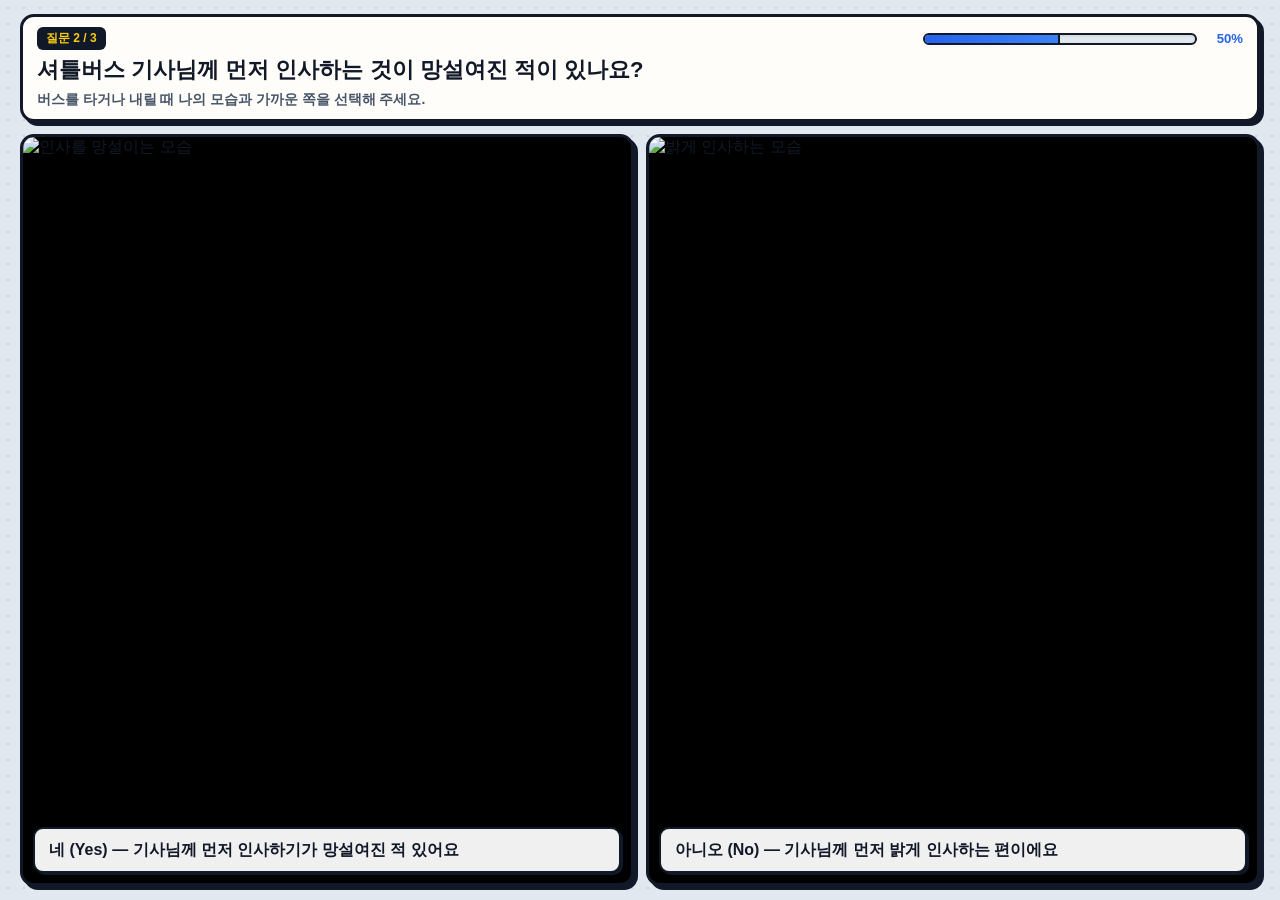
==== q2.html @ 6892fce5 "first commit" ====
<!doctype html>
<html lang="ko">
  <head>
    <meta charset="UTF-8" />
    <meta name="viewport" content="width=device-width, initial-scale=1.0" />
    <title>질문 2 - 용기가 곧 배려다!</title>
    <link rel="stylesheet" href="common.css" />
  </head>
  <body>
    <div class="toon-page">
      <header class="narration-bar">
        <div class="header-top">
          <span class="step-tag" id="stepTag">질문 2 / 3</span>
          <div class="gauge-wrap">
            <div class="gauge-track">
              <div class="gauge-fill" id="gaugeFill" style="width: 50%"></div>
            </div>
            <span class="gauge-text" id="gaugeText">50%</span>
          </div>
          <button
            class="rewind-btn"
            id="backBtn"
            style="display: none"
            onclick="backToYn()"
          >
            ◀ 이전
          </button>
        </div>
        <h1 class="speech-question" id="qText">
          셔틀버스 기사님께 먼저 인사하는 것이 망설여진 적이 있나요?
        </h1>
        <p class="speech-guide" id="qGuide">
          버스를 타거나 내릴 때 나의 모습과 가까운 쪽을 선택해 주세요.
        </p>
      </header>

      <main class="cut-stage">
        <div class="scene-anim" id="sceneYn">
          <div class="cut-grid cuts-2">
            <div class="toon-cut" onclick="pickYn(this, 'Yes')">
              <img
                src="https://images.unsplash.com/photo-1544620347-c4fd4a3d5957?auto=format&fit=crop&w=900&q=80"
                alt="인사를 망설이는 모습"
              />
              <div class="sfx-stamp">망설임 💭</div>
              <div class="cut-dialogue">
                네 (Yes) — 기사님께 먼저 인사하기가 망설여진 적 있어요
              </div>
            </div>

            <div class="toon-cut" onclick="pickYn(this, 'No')">
              <img
                src="https://images.unsplash.com/photo-1570125909232-eb263c188f7e?auto=format&fit=crop&w=900&q=80"
                alt="밝게 인사하는 모습"
              />
              <div class="sfx-stamp">반가운 인사 👋</div>
              <div class="cut-dialogue">
                아니오 (No) — 기사님께 먼저 밝게 인사하는 편이에요
              </div>
            </div>
          </div>
        </div>

        <div class="scene-anim" id="sceneReasons" style="display: none">
          <div class="cut-grid cuts-3" id="reasonsCutGrid"></div>
        </div>
      </main>
    </div>

    <script>
      const q2Cuts = {
        Yes: [
          {
            text: '다른 사람들의 시선이 신경 쓰여서',
            sfx: '시선의식 👀',
            img: 'https://images.unsplash.com/photo-1517486808906-6ca8b3f04846?auto=format&fit=crop&w=600&q=80',
          },
          {
            text: '인사를 안 받아줄까 봐',
            sfx: '걱정 💧',
            img: 'https://images.unsplash.com/photo-1494790108377-be9c29b29330?auto=format&fit=crop&w=600&q=80',
          },
          {
            text: '어색해서',
            sfx: '어색함 😅',
            img: 'https://images.unsplash.com/photo-1509062522246-3755977927d7?auto=format&fit=crop&w=600&q=80',
          },
        ],
        No: [
          {
            text: '감사한 마음을 표현하고 싶어서',
            sfx: '감사 표현 💖',
            img: 'https://images.unsplash.com/photo-1521791136064-7986c2920216?auto=format&fit=crop&w=600&q=80',
          },
          {
            text: '인사는 기본적인 예의라고 생각해서',
            sfx: '기본 예의 ✨',
            img: 'https://images.unsplash.com/photo-1529156069898-49953e39b3ac?auto=format&fit=crop&w=600&q=80',
          },
          {
            text: '인사가 습관이 되어서',
            sfx: '자연스러움 🌿',
            img: 'https://images.unsplash.com/photo-1511632765486-a01980e01a18?auto=format&fit=crop&w=600&q=80',
          },
        ],
      }

      function setGauge(percent) {
        document.getElementById('gaugeFill').style.width = percent + '%'
        document.getElementById('gaugeText').innerText = percent + '%'
      }

      function pickYn(cutEl, answer) {
        cutEl.classList.add('action-picked')
        sessionStorage.setItem('q2', answer)

        setTimeout(() => {
          setGauge(65)
          document.getElementById('sceneYn').style.display = 'none'
          document.getElementById('sceneReasons').style.display = 'flex'
          document.getElementById('backBtn').style.display = 'inline-block'
          document.getElementById('stepTag').innerText = '질문 2-1 / 3'
          document.getElementById('qText').innerText =
            answer === 'Yes'
              ? '기사님께 인사가 망설여졌던 이유는 무엇인가요?'
              : '망설이지 않고 먼저 인사할 수 있었던 이유는 무엇인가요?'
          document.getElementById('qGuide').innerText =
            '가장 공감되는 이유 하나를 선택해 주세요.'

          const grid = document.getElementById('reasonsCutGrid')
          grid.innerHTML = ''
          q2Cuts[answer].forEach((item) => {
            const div = document.createElement('div')
            div.className = 'toon-cut'
            div.innerHTML = `
          <img src="${item.img}" alt="${item.text}">
          <div class="sfx-stamp">${item.sfx}</div>
          <div class="cut-dialogue">${item.text}</div>
        `
            div.onclick = () => pickReasonAndNext(div, item.text)
            grid.appendChild(div)
          })
        }, 260)
      }

      function backToYn() {
        setGauge(50)
        document
          .querySelectorAll('#sceneYn .toon-cut')
          .forEach((el) => el.classList.remove('action-picked'))
        document.getElementById('sceneReasons').style.display = 'none'
        document.getElementById('sceneYn').style.display = 'flex'
        document.getElementById('backBtn').style.display = 'none'
        document.getElementById('stepTag').innerText = '질문 2 / 3'
        document.getElementById('qText').innerText =
          '셔틀버스 기사님께 먼저 인사하는 것이 망설여진 적이 있나요?'
        document.getElementById('qGuide').innerText =
          '버스를 타거나 내릴 때 나의 모습과 가까운 쪽을 선택해 주세요.'
      }

      function pickReasonAndNext(cutEl, reasonText) {
        cutEl.classList.add('action-picked')
        sessionStorage.setItem('q2_reason', reasonText)
        setGauge(75)

        setTimeout(() => {
          document.body.classList.add('page-exit')
          setTimeout(() => {
            window.location.href = 'q3.html'
          }, 220)
        }, 260)
      }
    </script>
  </body>
</html>
---- common.css ----
:root {
  --ink: #111827;
  --paper: #fffdf9;
  --bg-main: #e2e8f0;
  --blue-accent: #2563eb;
  --yellow-point: #facc15;
  --green-thanks: #10b981;
}

* {
  box-sizing: border-box;
  margin: 0;
  padding: 0;
  font-family:
    'Pretendard',
    -apple-system,
    BlinkMacSystemFont,
    sans-serif;
  -webkit-tap-highlight-color: transparent;
}

html,
body {
  width: 100%;
  height: 100dvh;
  overflow: hidden;
  background-color: var(--bg-main);
  background-image: radial-gradient(#cbd5e1 1.2px, transparent 1.2px);
  background-size: 16px 16px;
  color: var(--ink);
}

body {
  padding: 8px;
  display: flex;
  flex-direction: column;
  transition:
    opacity 0.25s ease,
    transform 0.25s ease;
}

body.page-exit {
  opacity: 0;
  transform: scale(0.98);
}

.toon-page {
  width: 100%;
  max-width: 1240px;
  height: 100%;
  margin: 0 auto;
  display: flex;
  flex-direction: column;
  gap: 8px;
  min-height: 0;
}

/* 상단 질문 헤더 + % 진행률 게이지 */
.narration-bar {
  flex-shrink: 0;
  background: var(--paper);
  border: 3px solid var(--ink);
  border-radius: 14px;
  padding: 10px 14px;
  box-shadow: 4px 4px 0px var(--ink);
  display: flex;
  flex-direction: column;
  gap: 6px;
}

.header-top {
  display: flex;
  justify-content: space-between;
  align-items: center;
  gap: 10px;
}

.step-tag {
  flex-shrink: 0;
  background: var(--ink);
  color: var(--yellow-point);
  font-size: 0.75rem;
  font-weight: 900;
  padding: 3px 9px;
  border-radius: 6px;
}

/* 진행사항 % 게이지 스타일 */
.gauge-wrap {
  flex: 1;
  max-width: 320px;
  display: flex;
  align-items: center;
  gap: 8px;
  margin-left: auto;
}

.gauge-track {
  flex: 1;
  height: 12px;
  background: #e2e8f0;
  border: 2px solid var(--ink);
  border-radius: 99px;
  overflow: hidden;
  box-shadow: inset 0 1px 3px rgba(0, 0, 0, 0.1);
}

.gauge-fill {
  height: 100%;
  background: linear-gradient(90deg, var(--blue-accent), #3b82f6);
  border-right: 2px solid var(--ink);
  width: 0%;
  transition: width 0.4s cubic-bezier(0.22, 1, 0.36, 1);
}

.gauge-text {
  font-size: 0.82rem;
  font-weight: 900;
  color: var(--blue-accent);
  min-width: 38px;
  text-align: right;
}

.rewind-btn {
  flex-shrink: 0;
  background: var(--paper);
  border: 2px solid var(--ink);
  border-radius: 6px;
  padding: 3px 10px;
  font-size: 0.76rem;
  font-weight: 800;
  cursor: pointer;
  box-shadow: 2px 2px 0px var(--ink);
}
.rewind-btn:hover {
  background: var(--yellow-point);
}

.speech-question {
  font-size: clamp(1rem, 2vw, 1.38rem);
  font-weight: 900;
  line-height: 1.3;
  word-break: keep-all;
}

.speech-guide {
  font-size: clamp(0.76rem, 1.3vw, 0.86rem);
  color: #475569;
  font-weight: 600;
}

/* 선택지 스테이지 */
.cut-stage {
  flex: 1;
  min-height: 0;
  display: flex;
  flex-direction: column;
}

.scene-anim {
  flex: 1;
  min-height: 0;
  display: flex;
  flex-direction: column;
  animation: cutIn 0.25s cubic-bezier(0.22, 1, 0.36, 1);
}

@keyframes cutIn {
  from {
    opacity: 0;
    transform: translateY(8px);
  }
  to {
    opacity: 1;
    transform: translateY(0);
  }
}

.cut-grid {
  flex: 1;
  min-height: 0;
  width: 100%;
  display: grid;
  gap: 8px;
}

.cuts-2 {
  grid-template-columns: 1fr;
  grid-template-rows: repeat(2, minmax(0, 1fr));
}
.cuts-3 {
  grid-template-columns: 1fr;
  grid-template-rows: repeat(3, minmax(0, 1fr));
}
.cuts-4 {
  grid-template-columns: repeat(2, minmax(0, 1fr));
  grid-template-rows: repeat(2, minmax(0, 1fr));
}
.cuts-5 {
  grid-template-columns: repeat(2, minmax(0, 1fr));
  grid-template-rows: repeat(3, minmax(0, 1fr));
}
.cuts-5 .toon-cut:nth-child(5) {
  grid-column: 1 / -1;
}

@media (min-width: 768px) {
  body {
    padding: 14px;
  }
  .toon-page {
    gap: 12px;
  }
  .cut-grid {
    gap: 12px;
  }

  .cuts-2 {
    grid-template-columns: repeat(2, minmax(0, 1fr));
    grid-template-rows: minmax(0, 1fr);
  }
  .cuts-3 {
    grid-template-columns: repeat(3, minmax(0, 1fr));
    grid-template-rows: minmax(0, 1fr);
  }
  .cuts-4 {
    grid-template-columns: repeat(2, minmax(0, 1fr));
    grid-template-rows: repeat(2, minmax(0, 1fr));
  }
  .cuts-5 {
    grid-template-columns: repeat(6, minmax(0, 1fr));
    grid-template-rows: repeat(2, minmax(0, 1fr));
  }
  .cuts-5 .toon-cut:nth-child(1),
  .cuts-5 .toon-cut:nth-child(2),
  .cuts-5 .toon-cut:nth-child(3) {
    grid-column: span 2;
  }
  .cuts-5 .toon-cut:nth-child(4),
  .cuts-5 .toon-cut:nth-child(5) {
    grid-column: span 3;
  }
}

.toon-cut {
  position: relative;
  min-height: 0;
  height: 100%;
  border: 3px solid var(--ink);
  border-radius: 14px;
  background: #000;
  overflow: hidden;
  cursor: pointer;
  box-shadow: 4px 4px 0px var(--ink);
  display: flex;
  flex-direction: column;
  justify-content: flex-end;
  transition:
    transform 0.2s cubic-bezier(0.34, 1.56, 0.64, 1),
    box-shadow 0.2s ease;
}

.toon-cut img {
  position: absolute;
  inset: 0;
  width: 100%;
  height: 100%;
  object-fit: cover;
  transition:
    transform 0.35s ease,
    filter 0.25s ease;
}

.toon-cut:hover {
  transform: translate(-2px, -2px);
  box-shadow: 6px 6px 0px var(--ink);
}
.toon-cut:hover img {
  transform: scale(1.05);
}

.toon-cut.action-picked {
  border-color: var(--yellow-point);
  box-shadow:
    0 0 0 3px var(--ink),
    6px 6px 0px var(--ink);
  transform: scale(0.98);
}
.toon-cut.action-picked img {
  transform: scale(1.1);
  filter: brightness(1.08);
}

.sfx-stamp {
  position: absolute;
  top: 8px;
  right: 8px;
  background: var(--yellow-point);
  color: var(--ink);
  border: 2px solid var(--ink);
  padding: 4px 10px;
  border-radius: 99px;
  font-weight: 900;
  font-size: clamp(0.72rem, 1.2vw, 0.85rem);
  box-shadow: 2px 2px 0px var(--ink);
  transform: scale(0) rotate(-6deg);
  transition: transform 0.25s cubic-bezier(0.34, 1.56, 0.64, 1);
  z-index: 3;
}

.toon-cut:hover .sfx-stamp {
  transform: scale(0.95) rotate(-4deg);
}
.toon-cut.action-picked .sfx-stamp {
  transform: scale(1.08) rotate(4deg);
  background: #fff;
}

.cut-dialogue {
  position: relative;
  z-index: 2;
  margin: 6px;
  padding: 8px 10px;
  background: rgba(255, 255, 255, 0.94);
  border: 2px solid var(--ink);
  border-radius: 10px;
  box-shadow: 2px 2px 0px var(--ink);
  font-size: clamp(0.8rem, 1.4vw, 1rem);
  font-weight: 800;
  line-height: 1.25;
  word-break: keep-all;
  transition:
    background 0.2s,
    transform 0.2s;
}

@media (min-width: 768px) {
  .cut-dialogue {
    margin: 10px;
    padding: 11px 14px;
  }
}

.toon-cut.action-picked .cut-dialogue {
  background: var(--yellow-point);
  transform: translateY(-2px);
}
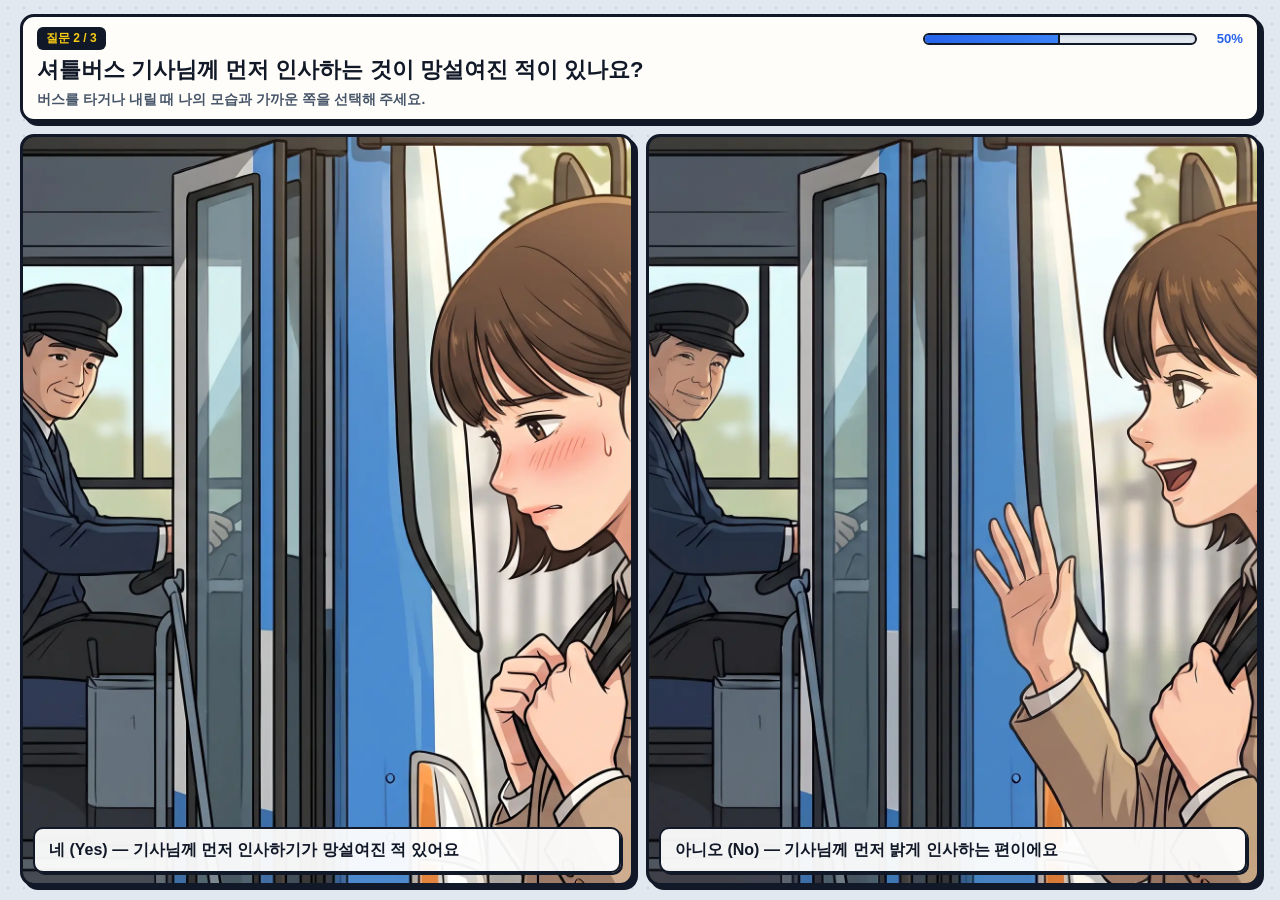
==== commit 06f87b5e: "9th" ====
--- a/q2.html
+++ b/q2.html
@@ -38,10 +38,7 @@
         <div class="scene-anim" id="sceneYn">
           <div class="cut-grid cuts-2">
             <div class="toon-cut" onclick="pickYn(this, 'Yes')">
-              <img
-                src="https://images.unsplash.com/photo-1544620347-c4fd4a3d5957?auto=format&fit=crop&w=900&q=80"
-                alt="인사를 망설이는 모습"
-              />
+              <img src="images/q2_1.webp" alt="인사를 망설이는 모습" />
               <div class="sfx-stamp">망설임 💭</div>
               <div class="cut-dialogue">
                 네 (Yes) — 기사님께 먼저 인사하기가 망설여진 적 있어요
@@ -49,10 +46,7 @@
             </div>
 
             <div class="toon-cut" onclick="pickYn(this, 'No')">
-              <img
-                src="https://images.unsplash.com/photo-1570125909232-eb263c188f7e?auto=format&fit=crop&w=900&q=80"
-                alt="밝게 인사하는 모습"
-              />
+              <img src="images/q2_2.webp" alt="밝게 인사하는 모습" />
               <div class="sfx-stamp">반가운 인사 👋</div>
               <div class="cut-dialogue">
                 아니오 (No) — 기사님께 먼저 밝게 인사하는 편이에요
@@ -73,34 +67,34 @@
           {
             text: '다른 사람들의 시선이 신경 쓰여서',
             sfx: '시선의식 👀',
-            img: 'https://images.unsplash.com/photo-1517486808906-6ca8b3f04846?auto=format&fit=crop&w=600&q=80',
+            img: 'images/q2y_1.webp',
           },
           {
             text: '인사를 안 받아줄까 봐',
             sfx: '걱정 💧',
-            img: 'https://images.unsplash.com/photo-1494790108377-be9c29b29330?auto=format&fit=crop&w=600&q=80',
+            img: 'images/q2y_2.webp',
           },
           {
             text: '어색해서',
             sfx: '어색함 😅',
-            img: 'https://images.unsplash.com/photo-1509062522246-3755977927d7?auto=format&fit=crop&w=600&q=80',
+            img: 'images/q2y_3.webp',
           },
         ],
         No: [
           {
             text: '감사한 마음을 표현하고 싶어서',
             sfx: '감사 표현 💖',
-            img: 'https://images.unsplash.com/photo-1521791136064-7986c2920216?auto=format&fit=crop&w=600&q=80',
+            img: 'images/q2n_1.webp',
           },
           {
             text: '인사는 기본적인 예의라고 생각해서',
             sfx: '기본 예의 ✨',
-            img: 'https://images.unsplash.com/photo-1529156069898-49953e39b3ac?auto=format&fit=crop&w=600&q=80',
+            img: 'images/q2n_2.webp',
           },
           {
             text: '인사가 습관이 되어서',
             sfx: '자연스러움 🌿',
-            img: 'https://images.unsplash.com/photo-1511632765486-a01980e01a18?auto=format&fit=crop&w=600&q=80',
+            img: 'images/q2n_3.webp',
           },
         ],
       }
